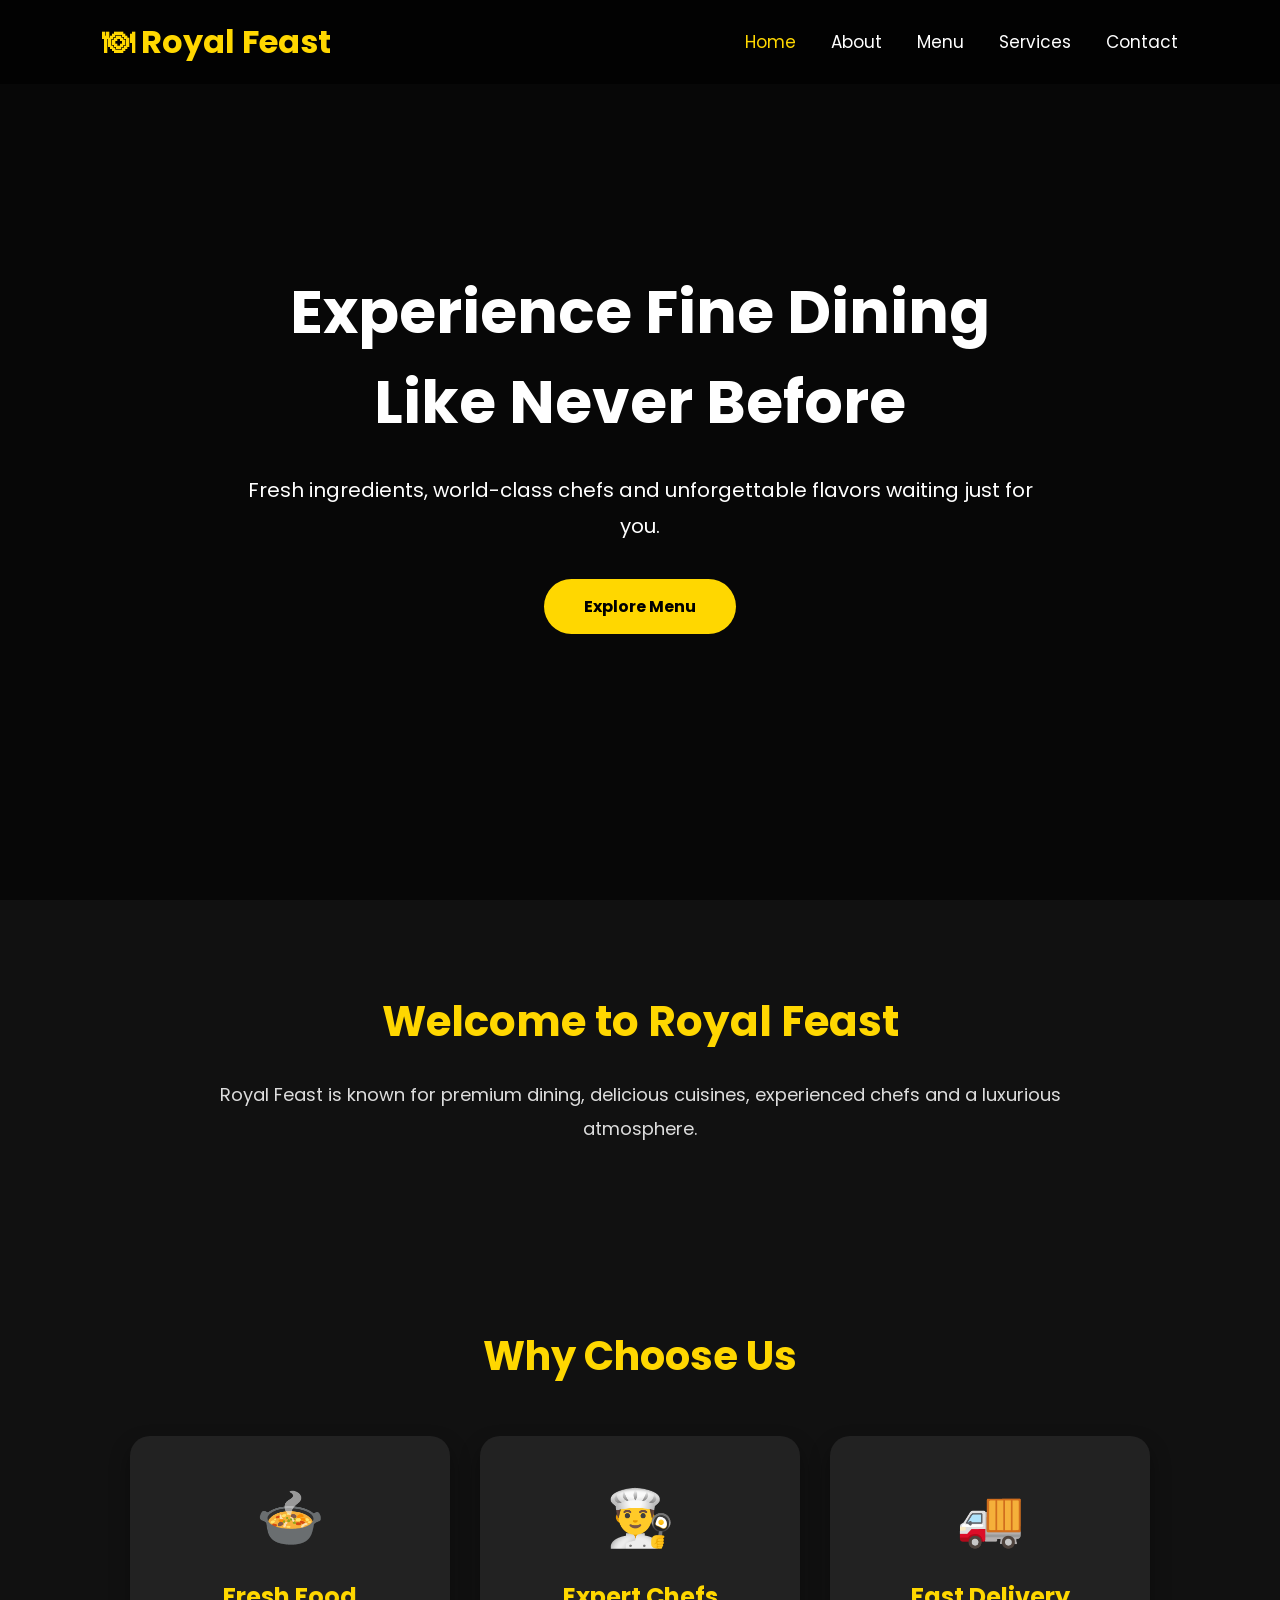
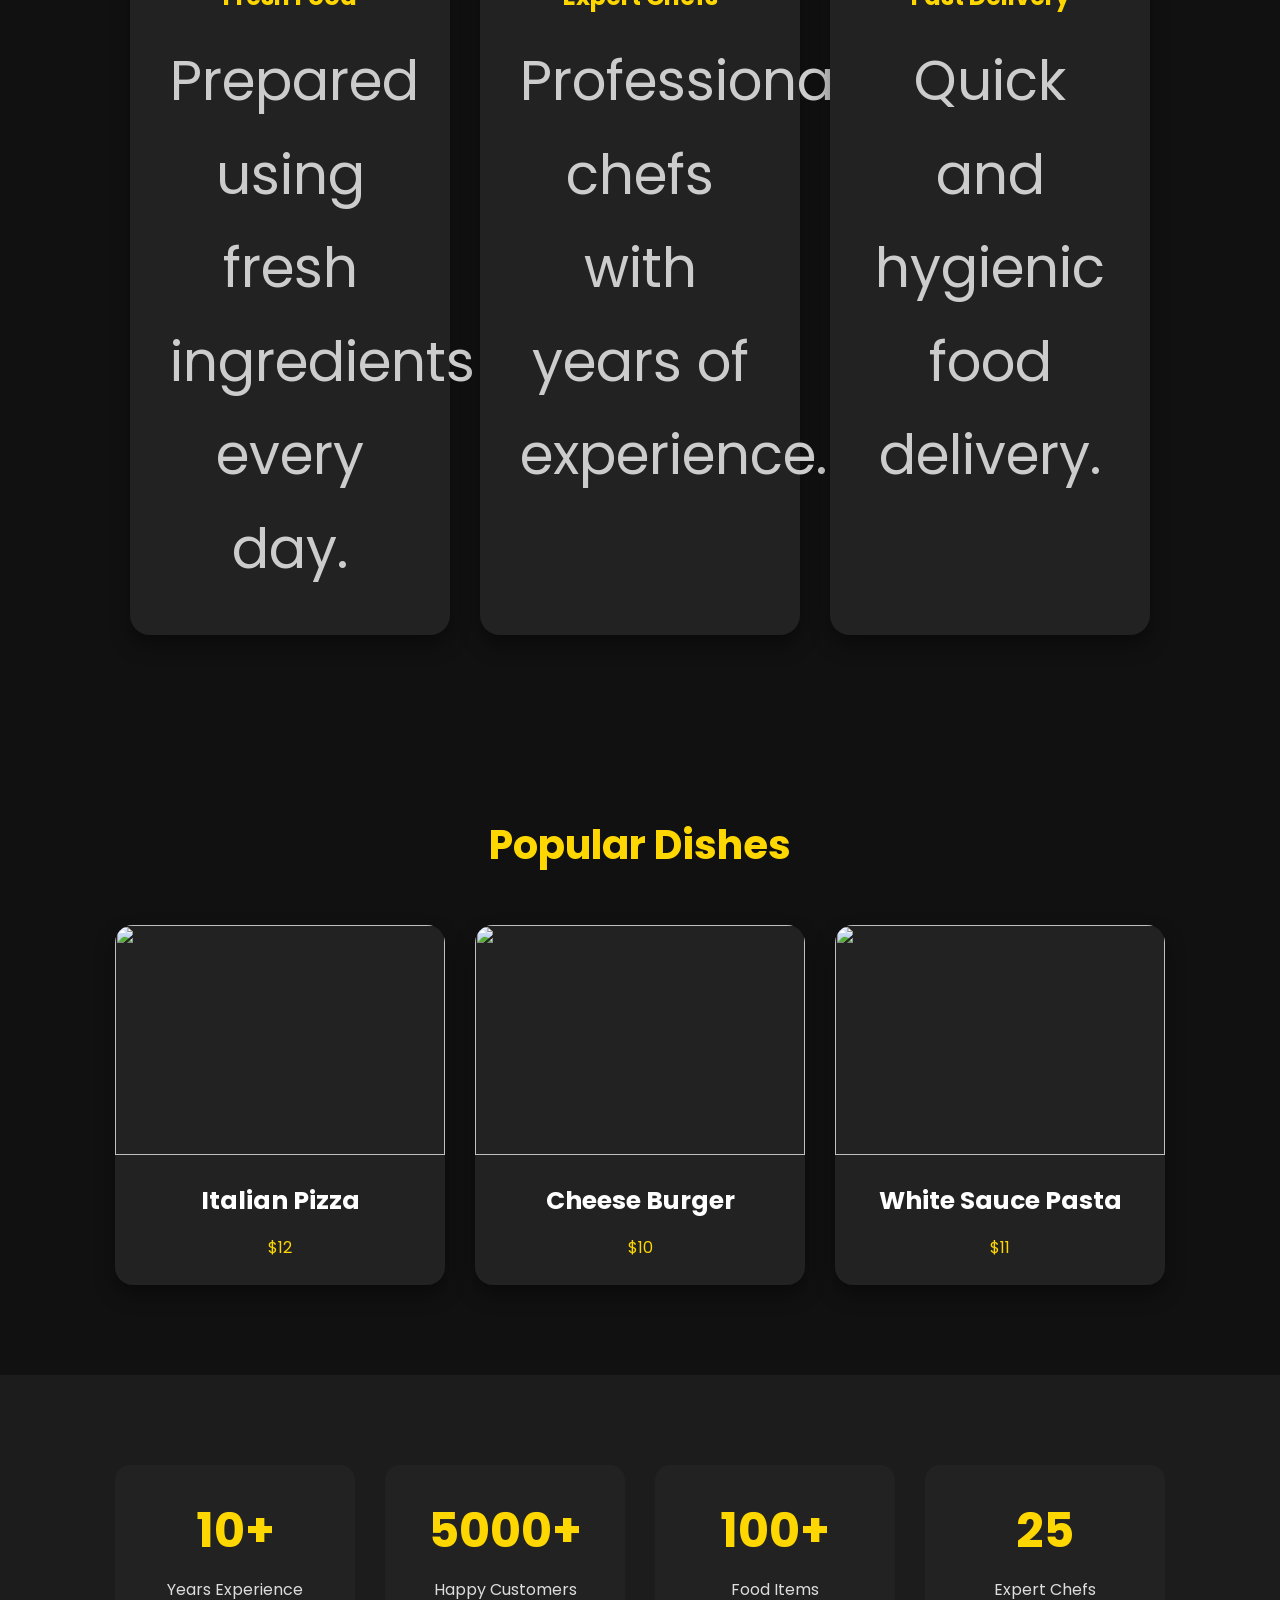
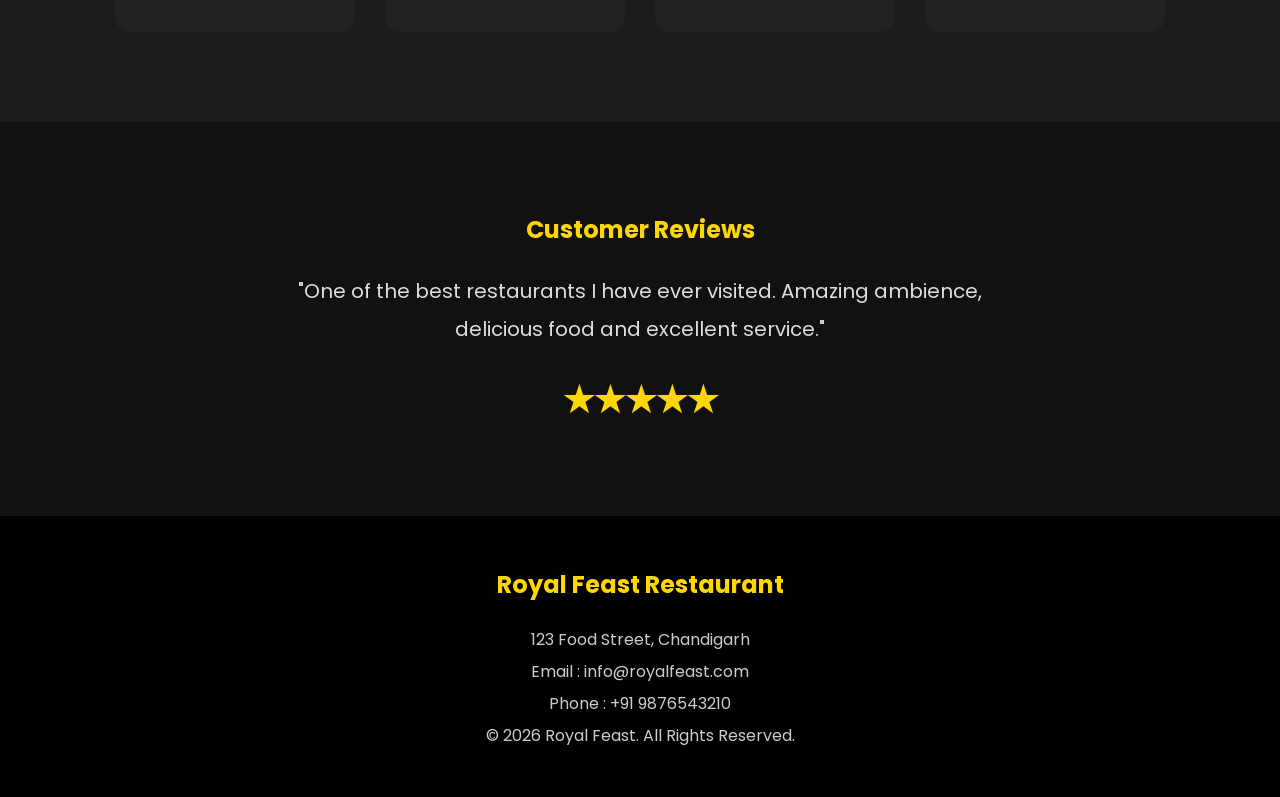
==== index.html @ c35dcff8 "Initial commit - Restaurant Website" ====
<!DOCTYPE html>
<html lang="en">

<head>
    <meta charset="UTF-8">
    <meta name="viewport" content="width=device-width, initial-scale=1.0">
    <title>Royal Feast Restaurant</title>

    <link rel="stylesheet" href="css/home.css">

    <link rel="preconnect" href="https://fonts.googleapis.com">
    <link rel="preconnect" href="https://fonts.gstatic.com" crossorigin>

    <link href="https://fonts.googleapis.com/css2?family=Poppins:wght@300;400;500;600;700&display=swap"
        rel="stylesheet">

    <script src="js/script.js" defer></script>
</head>

<body>

    <!-- Navigation -->

    <header>

        <nav class="navbar">

            <div class="logo">
                🍽 Royal Feast
            </div>

            <ul class="nav-links">

                <li><a href="index.html" class="active">Home</a></li>

                <li><a href="about.html">About</a></li>

                <li><a href="menu.html">Menu</a></li>

                <li><a href="services.html">Services</a></li>

                <li><a href="contact.html">Contact</a></li>

            </ul>

        </nav>

    </header>

    <!-- Hero -->

    <section class="hero">

        <div class="hero-content">

            <h1>Experience Fine Dining Like Never Before</h1>

            <p>
                Fresh ingredients, world-class chefs and unforgettable
                flavors waiting just for you.
            </p>

            <a href="menu.html" class="btn">
                Explore Menu
            </a>

        </div>

    </section>

    <!-- About -->

    <section class="about">

        <h2>Welcome to Royal Feast</h2>

        <p>

            Royal Feast is known for premium dining, delicious cuisines,
            experienced chefs and a luxurious atmosphere.

        </p>

    </section>

    <!-- Features -->

    <section class="features">

        <h2>Why Choose Us</h2>

        <div class="feature-container">

            <div class="feature-card">

                🍲

                <h3>Fresh Food</h3>

                <p>Prepared using fresh ingredients every day.</p>

            </div>

            <div class="feature-card">

                👨‍🍳

                <h3>Expert Chefs</h3>

                <p>Professional chefs with years of experience.</p>

            </div>

            <div class="feature-card">

                🚚

                <h3>Fast Delivery</h3>

                <p>Quick and hygienic food delivery.</p>

            </div>

        </div>

    </section>

    <!-- Popular Dishes -->

    <section class="dishes">

        <h2>Popular Dishes</h2>

        <div class="dish-container">

            <div class="dish-card">

                <img src="https://images.unsplash.com/photo-1565299624946-b28f40a0ae38?auto=format&fit=crop&w=800&q=80">

                <h3>Italian Pizza</h3>

                <p>$12</p>

            </div>

            <div class="dish-card">

                <img src="https://images.unsplash.com/photo-1568901346375-23c9450c58cd?auto=format&fit=crop&w=800&q=80">

                <h3>Cheese Burger</h3>

                <p>$10</p>

            </div>

            <div class="dish-card">

                <img src="https://images.unsplash.com/photo-1621996346565-e3dbc646d9a9?auto=format&fit=crop&w=800&q=80">

                <h3>White Sauce Pasta</h3>

                <p>$11</p>

            </div>

        </div>

    </section>

    <!-- Statistics -->

    <section class="stats">

        <div class="stat-box">

            <h2>10+</h2>

            <p>Years Experience</p>

        </div>

        <div class="stat-box">

            <h2>5000+</h2>

            <p>Happy Customers</p>

        </div>

        <div class="stat-box">

            <h2>100+</h2>

            <p>Food Items</p>

        </div>

        <div class="stat-box">

            <h2>25</h2>

            <p>Expert Chefs</p>

        </div>

    </section>

    <!-- Testimonial -->

    <section class="testimonial">

        <h2>Customer Reviews</h2>

        <p>

            "One of the best restaurants I have ever visited.
            Amazing ambience, delicious food and excellent service."

        </p>

        <h3>★★★★★</h3>

    </section>

    <!-- Footer -->

    <footer>

        <h2>Royal Feast Restaurant</h2>

        <p>123 Food Street, Chandigarh</p>

        <p>Email : info@royalfeast.com</p>

        <p>Phone : +91 9876543210</p>

        <p>© <span id="year"></span> Royal Feast. All Rights Reserved.</p>

    </footer>

</body>

</html>
---- css/home.css ----
/* ===========================
   GOOGLE FONT & RESET
=========================== */

*{
    margin:0;
    padding:0;
    box-sizing:border-box;
    font-family:'Poppins',sans-serif;
    scroll-behavior:smooth;
}

body{
    background:#111;
    color:#fff;
    overflow-x:hidden;
}

/* ===========================
   NAVBAR
=========================== */

.navbar{

    position:fixed;
    top:0;
    left:0;
    width:100%;

    display:flex;
    justify-content:space-between;
    align-items:center;

    padding:18px 8%;

    background:rgba(0,0,0,.55);

    backdrop-filter:blur(12px);

    z-index:999;
}

.logo{

    color:#FFD700;
    font-size:32px;
    font-weight:700;
}

.nav-links{

    display:flex;
    list-style:none;
    gap:35px;
}

.nav-links a{

    color:white;
    text-decoration:none;
    font-size:17px;
    transition:.3s;
}

.nav-links a:hover{

    color:#FFD700;
}

.active{

    color:#FFD700 !important;
}

/* ===========================
   HERO SECTION
=========================== */

.hero{

    height:100vh;

    background:
    linear-gradient(rgba(0,0,0,.60),rgba(0,0,0,.60)),
    url("https://images.unsplash.com/photo-1517248135467-4c7edcad34c4?auto=format&fit=crop&w=1600&q=80");

    background-size:cover;
    background-position:center;

    display:flex;
    justify-content:center;
    align-items:center;

    text-align:center;
}

.hero-content{

    max-width:800px;
}

.hero h1{

    font-size:60px;

    margin-bottom:25px;
}

.hero p{

    font-size:20px;

    line-height:1.8;

    margin-bottom:35px;
}

.btn{

    display:inline-block;

    padding:15px 40px;

    border-radius:40px;

    background:#FFD700;

    color:black;

    text-decoration:none;

    font-weight:bold;

    transition:.4s;
}

.btn:hover{

    background:#ff9800;

    transform:translateY(-5px);
}

/* ===========================
   ABOUT
=========================== */

.about{

    padding:90px 10%;

    text-align:center;
}

.about h2{

    color:#FFD700;

    margin-bottom:25px;

    font-size:42px;
}

.about p{

    max-width:850px;

    margin:auto;

    line-height:1.9;

    font-size:18px;

    color:#ddd;
}

/* ===========================
   FEATURES
=========================== */

.features{

    padding:90px 8%;

    text-align:center;
}

.features h2{

    color:#FFD700;

    margin-bottom:50px;

    font-size:40px;
}

.feature-container{

    display:flex;

    justify-content:center;

    gap:30px;

    flex-wrap:wrap;
}

.feature-card{

    width:320px;

    background:#222;

    padding:40px;

    border-radius:20px;

    transition:.4s;

    box-shadow:0 10px 20px rgba(0,0,0,.4);

    font-size:55px;
}

.feature-card h3{

    margin:20px 0;

    color:#FFD700;

    font-size:24px;
}

.feature-card p{

    color:#ccc;

    line-height:1.7;
}

.feature-card:hover{

    transform:translateY(-10px);

    background:#2b2b2b;
}

/* ===========================
   DISHES
=========================== */

.dishes{

    padding:90px 8%;

    text-align:center;
}

.dishes h2{

    color:#FFD700;

    margin-bottom:50px;

    font-size:40px;
}

.dish-container{

    display:flex;

    justify-content:center;

    gap:30px;

    flex-wrap:wrap;
}

.dish-card{

    width:330px;

    background:#222;

    border-radius:18px;

    overflow:hidden;

    transition:.4s;

    box-shadow:0 10px 20px rgba(0,0,0,.4);
}

.dish-card img{

    width:100%;

    height:230px;

    object-fit:cover;

    transition:.5s;
}

.dish-card:hover img{

    transform:scale(1.08);
}

.dish-card h3{

    margin-top:20px;

    font-size:25px;
}

.dish-card p{

    color:#FFD700;

    margin:15px 0 25px;
}

/* ===========================
   STATS
=========================== */

.stats{

    display:flex;

    justify-content:center;

    gap:30px;

    flex-wrap:wrap;

    padding:90px 8%;

    background:#1c1c1c;
}

.stat-box{

    width:240px;

    text-align:center;

    padding:30px;

    border-radius:15px;

    background:#222;
}

.stat-box h2{

    color:#FFD700;

    font-size:48px;

    margin-bottom:10px;
}

.stat-box p{

    color:#ddd;
}

/* ===========================
   TESTIMONIAL
=========================== */

.testimonial{

    padding:90px 8%;

    text-align:center;
}

.testimonial h2{

    color:#FFD700;

    margin-bottom:25px;
}

.testimonial p{

    max-width:750px;

    margin:auto;

    font-size:20px;

    line-height:1.9;

    color:#ddd;
}

.testimonial h3{

    margin-top:25px;

    font-size:35px;

    color:#FFD700;
}

/* ===========================
   FOOTER
=========================== */

footer{

    background:#000;

    text-align:center;

    padding:45px 20px;

    line-height:2;
}

footer h2{

    color:#FFD700;

    margin-bottom:15px;
}

footer p{

    color:#ccc;
}

/* ===========================
   RESPONSIVE
=========================== */

@media(max-width:900px){

.hero h1{

font-size:42px;

}

.hero p{

font-size:18px;

}

.navbar{

flex-direction:column;

gap:15px;

padding:20px;

}

.nav-links{

flex-wrap:wrap;

justify-content:center;

gap:18px;

}

.feature-card,
.dish-card,
.stat-box{

width:100%;

max-width:350px;

}

.about h2,
.features h2,
.dishes h2{

font-size:34px;

}

}
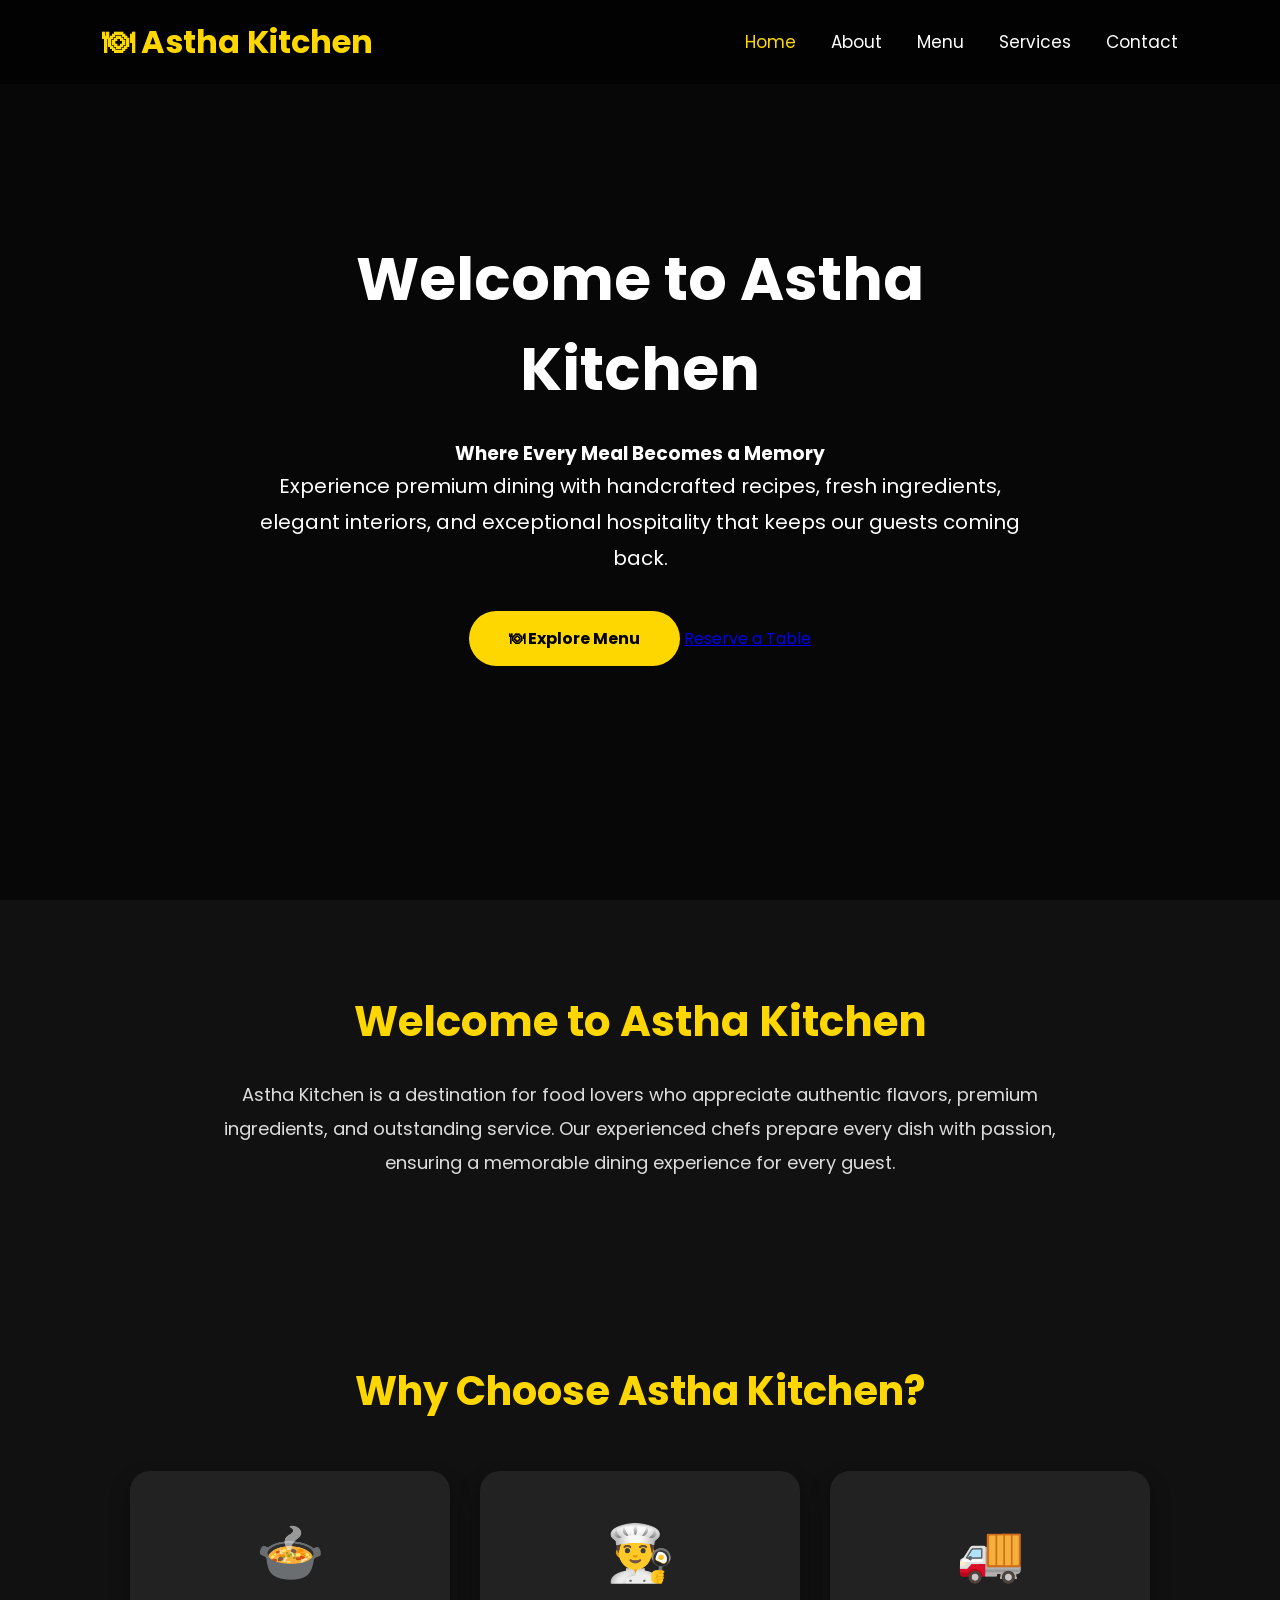
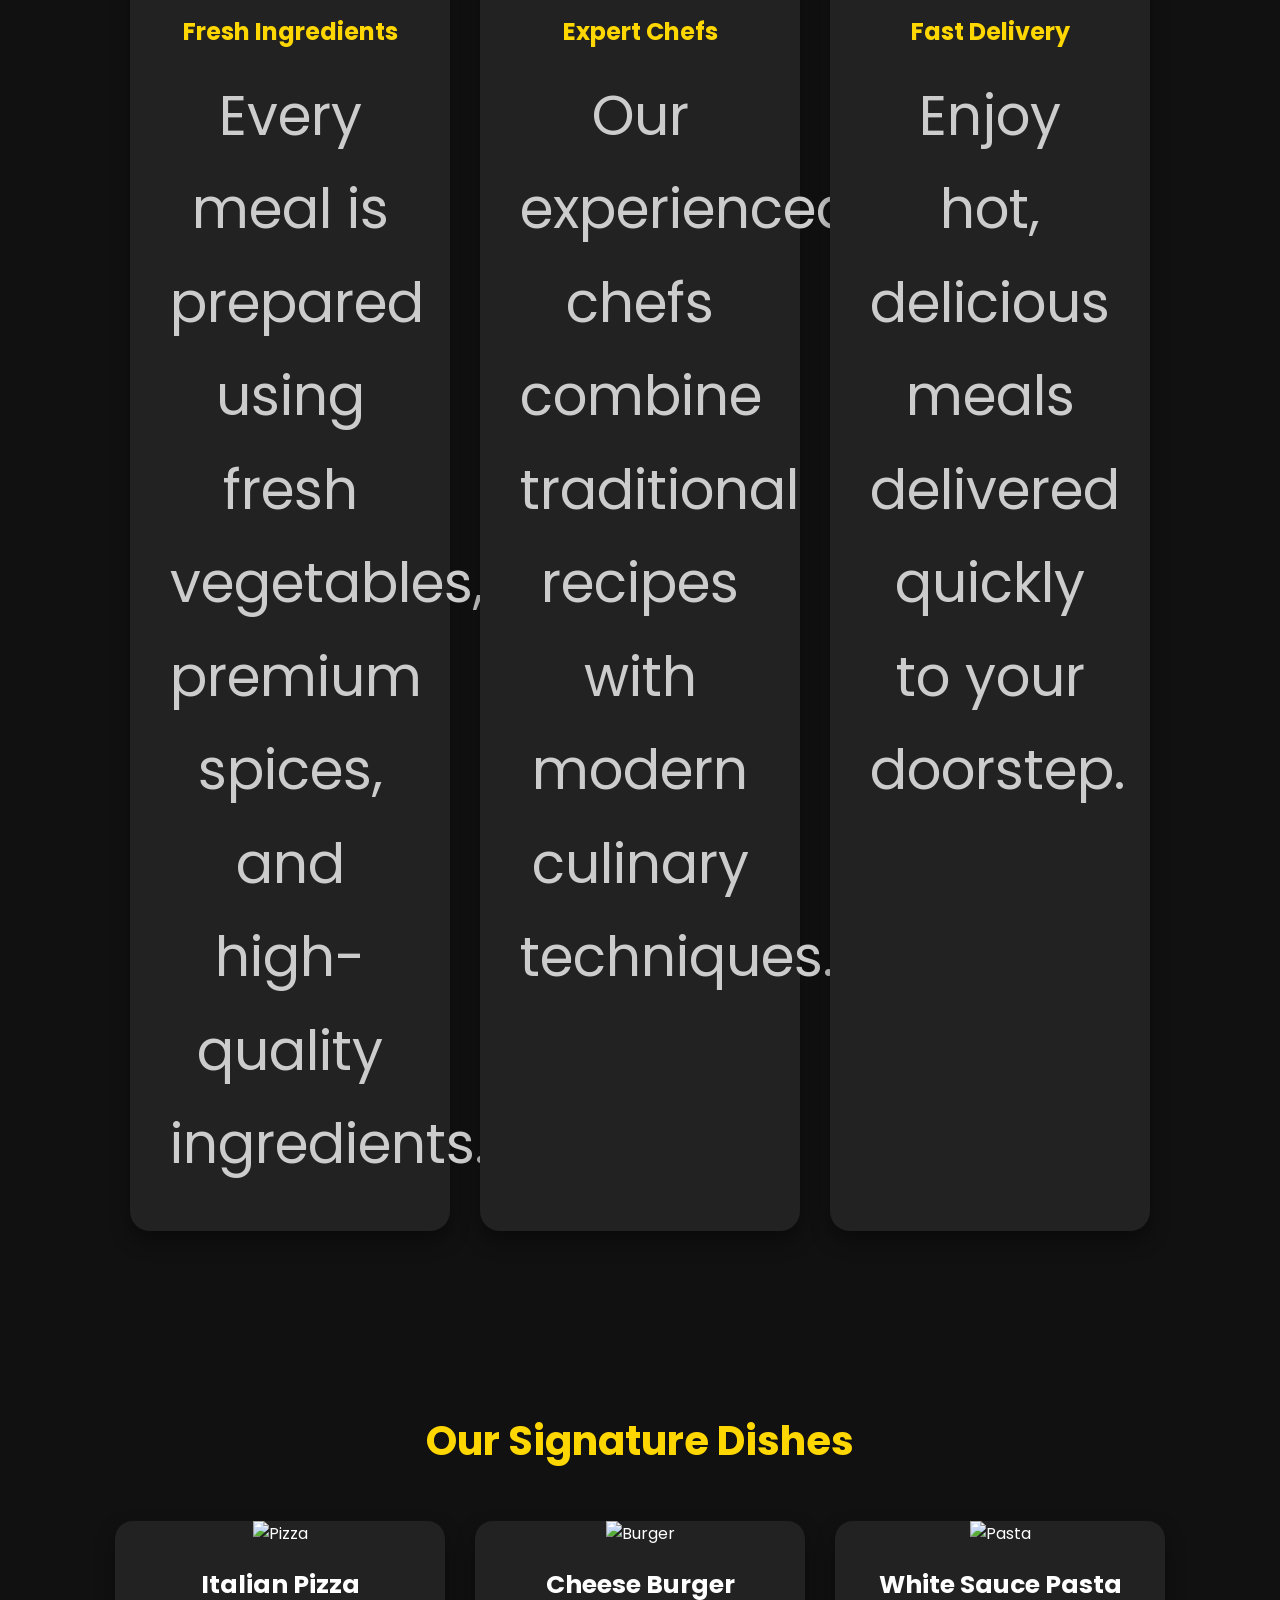
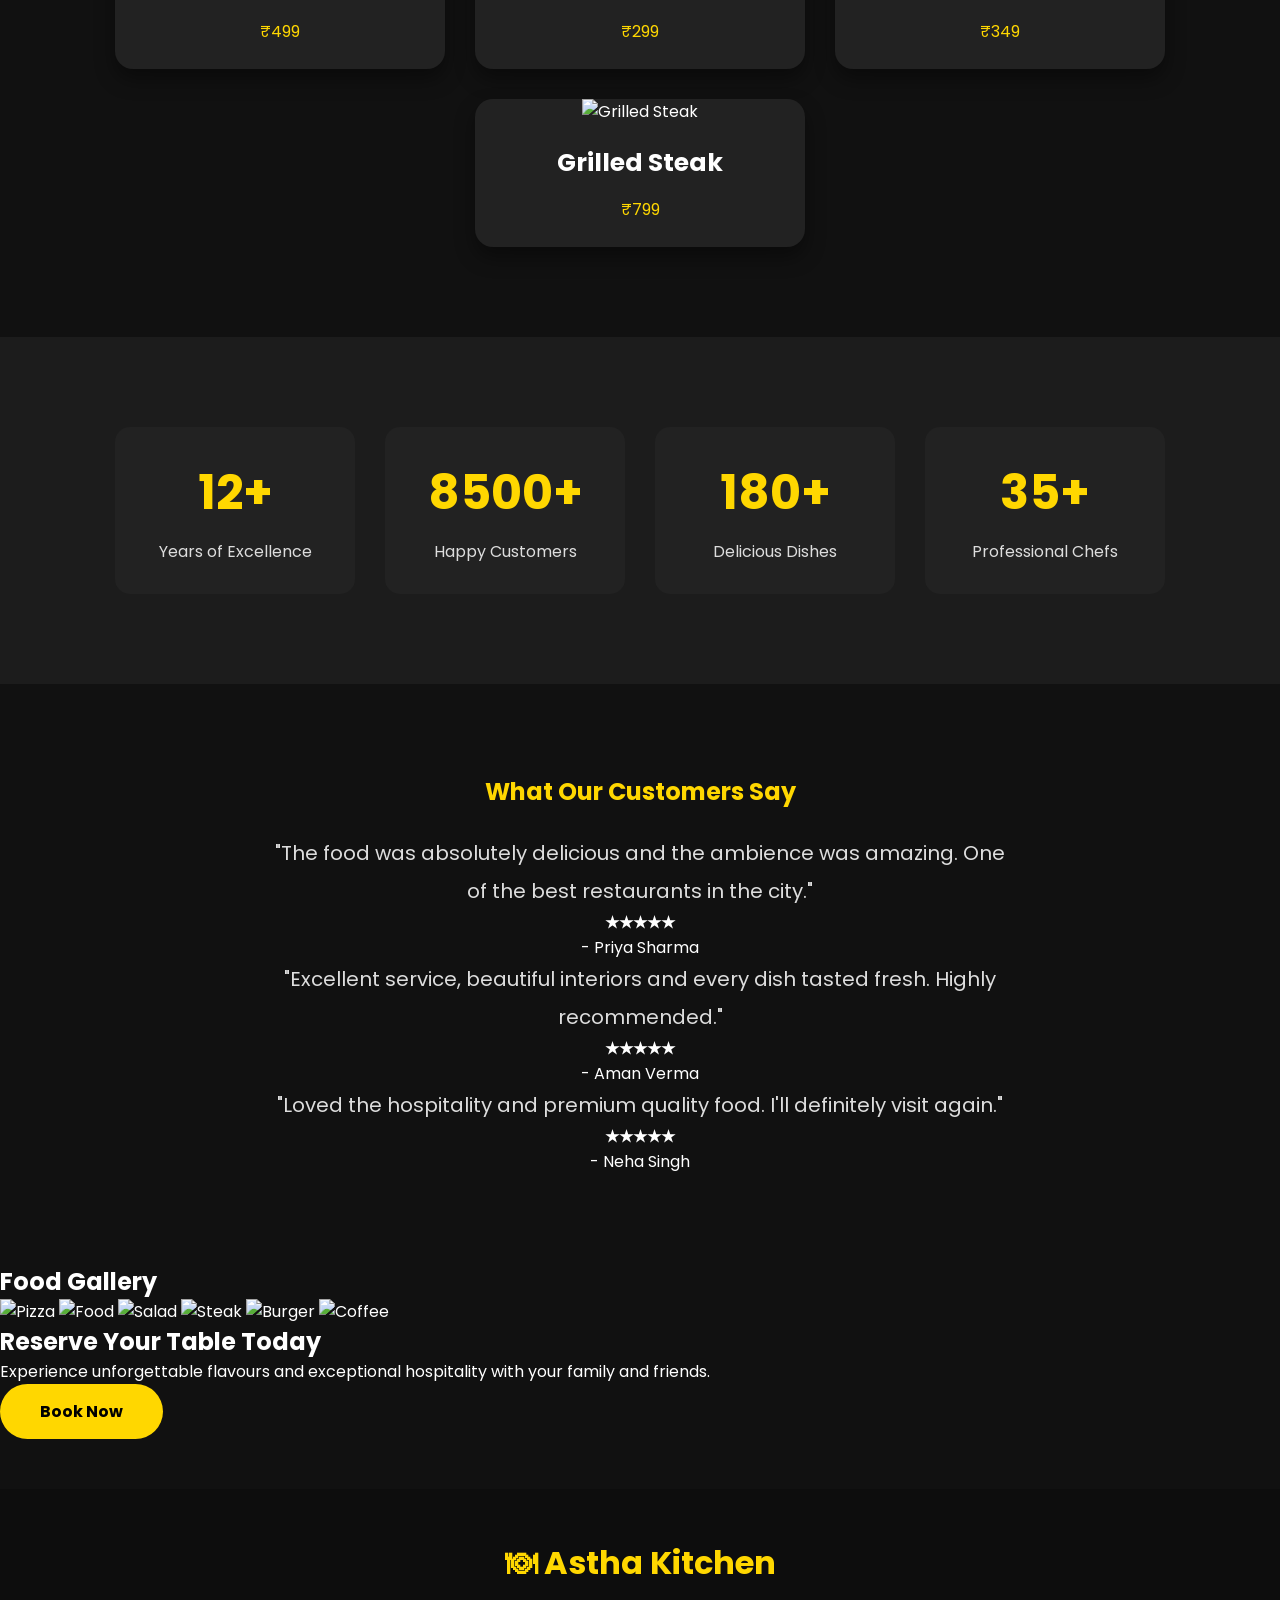
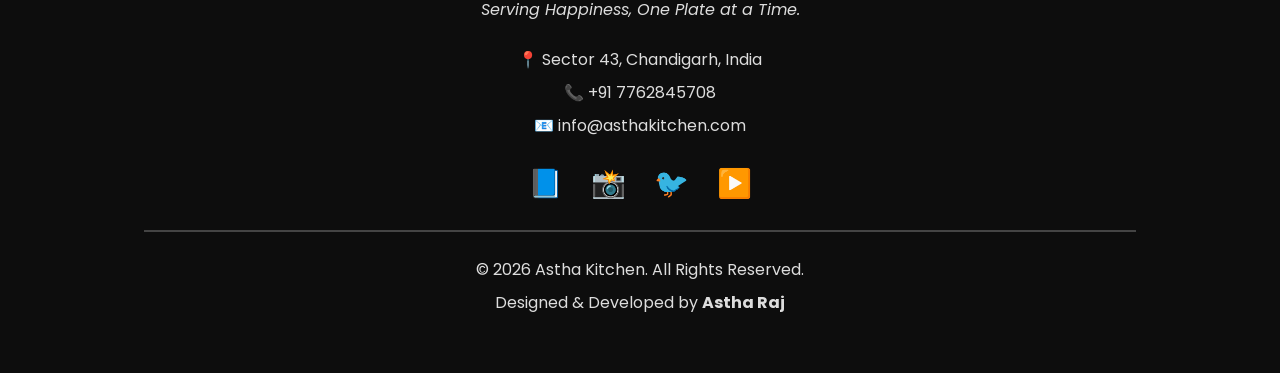
==== commit 0b4d9f63: "Merge branch 'main' of https://github.com/RajAstha1/Resturant_website" ====
--- a/index.html
+++ b/index.html
@@ -4,15 +4,14 @@
 <head>
     <meta charset="UTF-8">
     <meta name="viewport" content="width=device-width, initial-scale=1.0">
-    <title>Royal Feast Restaurant</title>
+    <title>Astha Kitchen | Premium Restaurant</title>
 
     <link rel="stylesheet" href="css/home.css">
 
     <link rel="preconnect" href="https://fonts.googleapis.com">
     <link rel="preconnect" href="https://fonts.gstatic.com" crossorigin>
 
-    <link href="https://fonts.googleapis.com/css2?family=Poppins:wght@300;400;500;600;700&display=swap"
-        rel="stylesheet">
+    <link href="https://fonts.googleapis.com/css2?family=Poppins:wght@300;400;500;600;700&family=Playfair+Display:wght@600;700&display=swap" rel="stylesheet">
 
     <script src="js/script.js" defer></script>
 </head>
@@ -26,7 +25,7 @@
         <nav class="navbar">
 
             <div class="logo">
-                🍽 Royal Feast
+                🍽 Astha Kitchen
             </div>
 
             <ul class="nav-links">
@@ -47,22 +46,35 @@
 
     </header>
 
-    <!-- Hero -->
+    <!-- Hero Section -->
 
     <section class="hero">
 
         <div class="hero-content">
 
-            <h1>Experience Fine Dining Like Never Before</h1>
+            <h1>Welcome to Astha Kitchen</h1>
+
+            <h3>Where Every Meal Becomes a Memory</h3>
 
             <p>
-                Fresh ingredients, world-class chefs and unforgettable
-                flavors waiting just for you.
+
+                Experience premium dining with handcrafted recipes,
+                fresh ingredients, elegant interiors, and exceptional
+                hospitality that keeps our guests coming back.
+
             </p>
 
-            <a href="menu.html" class="btn">
-                Explore Menu
-            </a>
+            <div class="hero-buttons">
+
+                <a href="menu.html" class="btn">
+                    🍽 Explore Menu
+                </a>
+
+                <a href="contact.html" class="btn2">
+                    Reserve a Table
+                </a>
+
+            </div>
 
         </div>
 
@@ -72,52 +84,69 @@
 
     <section class="about">
 
-        <h2>Welcome to Royal Feast</h2>
+        <h2>Welcome to Astha Kitchen</h2>
 
         <p>
 
-            Royal Feast is known for premium dining, delicious cuisines,
-            experienced chefs and a luxurious atmosphere.
+            Astha Kitchen is a destination for food lovers who appreciate
+            authentic flavors, premium ingredients, and outstanding service.
+            Our experienced chefs prepare every dish with passion,
+            ensuring a memorable dining experience for every guest.
 
         </p>
 
     </section>
 
-    <!-- Features -->
+    <!-- Why Choose Us -->
 
     <section class="features">
 
-        <h2>Why Choose Us</h2>
+        <h2>Why Choose Astha Kitchen?</h2>
 
         <div class="feature-container">
 
             <div class="feature-card">
 
-                🍲
-
-                <h3>Fresh Food</h3>
-
-                <p>Prepared using fresh ingredients every day.</p>
+                <div class="icon">🍲</div>
+
+                <h3>Fresh Ingredients</h3>
+
+                <p>
+
+                    Every meal is prepared using fresh vegetables,
+                    premium spices, and high-quality ingredients.
+
+                </p>
 
             </div>
 
             <div class="feature-card">
 
-                👨‍🍳
+                <div class="icon">👨‍🍳</div>
 
                 <h3>Expert Chefs</h3>
 
-                <p>Professional chefs with years of experience.</p>
+                <p>
+
+                    Our experienced chefs combine traditional recipes
+                    with modern culinary techniques.
+
+                </p>
 
             </div>
 
             <div class="feature-card">
 
-                🚚
+                <div class="icon">🚚</div>
 
                 <h3>Fast Delivery</h3>
 
-                <p>Quick and hygienic food delivery.</p>
+                <p>
+
+                    Enjoy hot, delicious meals delivered quickly
+                    to your doorstep.
+
+                </p>
 
             </div>
 
@@ -129,59 +158,72 @@
 
     <section class="dishes">
 
-        <h2>Popular Dishes</h2>
+        <h2>Our Signature Dishes</h2>
 
         <div class="dish-container">
 
             <div class="dish-card">
 
-                <img src="https://images.unsplash.com/photo-1565299624946-b28f40a0ae38?auto=format&fit=crop&w=800&q=80">
+                <img src="https://images.unsplash.com/photo-1565299624946-b28f40a0ae38?auto=format&fit=crop&w=800&q=80"
+                    alt="Pizza">
 
                 <h3>Italian Pizza</h3>
 
-                <p>$12</p>
+                <p>₹499</p>
 
             </div>
 
             <div class="dish-card">
 
-                <img src="https://images.unsplash.com/photo-1568901346375-23c9450c58cd?auto=format&fit=crop&w=800&q=80">
+                <img src="https://images.unsplash.com/photo-1568901346375-23c9450c58cd?auto=format&fit=crop&w=800&q=80"
+                    alt="Burger">
 
                 <h3>Cheese Burger</h3>
 
-                <p>$10</p>
+                <p>₹299</p>
 
             </div>
 
             <div class="dish-card">
 
-                <img src="https://images.unsplash.com/photo-1621996346565-e3dbc646d9a9?auto=format&fit=crop&w=800&q=80">
+                <img src="https://images.unsplash.com/photo-1621996346565-e3dbc646d9a9?auto=format&fit=crop&w=800&q=80"
+                    alt="Pasta">
 
                 <h3>White Sauce Pasta</h3>
 
-                <p>$11</p>
-
-            </div>
-
-        </div>
-
-    </section>
-
-    <!-- Statistics -->
+                <p>₹349</p>
+
+            </div>
+
+            <div class="dish-card">
+
+                <img src="https://images.unsplash.com/photo-1544025162-d76694265947?auto=format&fit=crop&w=800&q=80"
+                    alt="Grilled Steak">
+
+                <h3>Grilled Steak</h3>
+
+                <p>₹799</p>
+
+            </div>
+
+        </div>
+
+    </section>
+        <!-- Statistics -->
 
     <section class="stats">
 
         <div class="stat-box">
 
-            <h2>10+</h2>
-
-            <p>Years Experience</p>
+            <h2>12+</h2>
+
+            <p>Years of Excellence</p>
 
         </div>
 
         <div class="stat-box">
 
-            <h2>5000+</h2>
+            <h2>8500+</h2>
 
             <p>Happy Customers</p>
 
@@ -189,36 +231,121 @@
 
         <div class="stat-box">
 
-            <h2>100+</h2>
-
-            <p>Food Items</p>
+            <h2>180+</h2>
+
+            <p>Delicious Dishes</p>
 
         </div>
 
         <div class="stat-box">
 
-            <h2>25</h2>
-
-            <p>Expert Chefs</p>
-
-        </div>
-
-    </section>
-
-    <!-- Testimonial -->
+            <h2>35+</h2>
+
+            <p>Professional Chefs</p>
+
+        </div>
+
+    </section>
+
+    <!-- Customer Reviews -->
 
     <section class="testimonial">
 
-        <h2>Customer Reviews</h2>
+        <h2>What Our Customers Say</h2>
+
+        <div class="testimonial-container">
+
+            <div class="review-card">
+
+                <p>
+
+                    "The food was absolutely delicious and the ambience was
+                    amazing. One of the best restaurants in the city."
+
+                </p>
+
+                <h4>★★★★★</h4>
+
+                <span>- Priya Sharma</span>
+
+            </div>
+
+            <div class="review-card">
+
+                <p>
+
+                    "Excellent service, beautiful interiors and every dish
+                    tasted fresh. Highly recommended."
+
+                </p>
+
+                <h4>★★★★★</h4>
+
+                <span>- Aman Verma</span>
+
+            </div>
+
+            <div class="review-card">
+
+                <p>
+
+                    "Loved the hospitality and premium quality food.
+                    I'll definitely visit again."
+
+                </p>
+
+                <h4>★★★★★</h4>
+
+                <span>- Neha Singh</span>
+
+            </div>
+
+        </div>
+
+    </section>
+
+    <!-- Gallery -->
+
+    <section class="gallery">
+
+        <h2>Food Gallery</h2>
+
+        <div class="gallery-container">
+
+            <img src="https://images.unsplash.com/photo-1513104890138-7c749659a591?auto=format&fit=crop&w=700&q=80" alt="Pizza">
+
+            <img src="https://images.unsplash.com/photo-1504674900247-0877df9cc836?auto=format&fit=crop&w=700&q=80" alt="Food">
+
+            <img src="https://images.unsplash.com/photo-1546069901-ba9599a7e63c?auto=format&fit=crop&w=700&q=80" alt="Salad">
+
+            <img src="https://images.unsplash.com/photo-1555939594-58d7cb561ad1?auto=format&fit=crop&w=700&q=80" alt="Steak">
+
+            <img src="https://images.unsplash.com/photo-1559847844-d721426d6edc?auto=format&fit=crop&w=700&q=80" alt="Burger">
+
+            <img src="https://images.unsplash.com/photo-1495474472287-4d71bcdd2085?auto=format&fit=crop&w=700&q=80" alt="Coffee">
+
+        </div>
+
+    </section>
+
+    <!-- Call To Action -->
+
+    <section class="cta">
+
+        <h2>Reserve Your Table Today</h2>
 
         <p>
 
-            "One of the best restaurants I have ever visited.
-            Amazing ambience, delicious food and excellent service."
+            Experience unforgettable flavours and exceptional hospitality
+            with your family and friends.
 
         </p>
 
-        <h3>★★★★★</h3>
+        <a href="contact.html" class="btn">
+
+            Book Now
+
+        </a>
 
     </section>
 
@@ -226,15 +353,37 @@
 
     <footer>
 
-        <h2>Royal Feast Restaurant</h2>
-
-        <p>123 Food Street, Chandigarh</p>
-
-        <p>Email : info@royalfeast.com</p>
-
-        <p>Phone : +91 9876543210</p>
-
-        <p>© <span id="year"></span> Royal Feast. All Rights Reserved.</p>
+        <h2>🍽 Astha Kitchen</h2>
+
+        <p><em>Serving Happiness, One Plate at a Time.</em></p>
+
+        <div class="footer-contact">
+
+            <p>📍 Sector 43, Chandigarh, India</p>
+
+            <p>📞 +91 7762845708</p>
+
+            <p>📧 info@asthakitchen.com</p>
+
+        </div>
+
+        <div class="social-icons">
+
+            <a href="#" title="Facebook">📘</a>
+
+            <a href="#" title="Instagram">📸</a>
+
+            <a href="#" title="Twitter">🐦</a>
+
+            <a href="#" title="YouTube">▶️</a>
+
+        </div>
+
+        <hr>
+
+        <p>© <span id="year"></span> Astha Kitchen. All Rights Reserved.</p>
+
+        <p>Designed & Developed by <strong>Astha Raj</strong></p>
 
     </footer>
 
--- a/css/home.css
+++ b/css/home.css
@@ -407,87 +407,47 @@
     color:#FFD700;
 }
 
-/* ===========================
-   FOOTER
-=========================== */
-
-footer{
-
-    background:#000;
-
-    text-align:center;
-
-    padding:45px 20px;
-
-    line-height:2;
-}
-
-footer h2{
-
-    color:#FFD700;
-
-    margin-bottom:15px;
-}
-
-footer p{
-
-    color:#ccc;
-}
-
-/* ===========================
-   RESPONSIVE
-=========================== */
-
-@media(max-width:900px){
-
-.hero h1{
-
-font-size:42px;
-
-}
-
-.hero p{
-
-font-size:18px;
-
-}
-
-.navbar{
-
-flex-direction:column;
-
-gap:15px;
-
-padding:20px;
-
-}
-
-.nav-links{
-
-flex-wrap:wrap;
-
-justify-content:center;
-
-gap:18px;
-
-}
-
-.feature-card,
-.dish-card,
-.stat-box{
-
-width:100%;
-
-max-width:350px;
-
-}
-
-.about h2,
-.features h2,
-.dishes h2{
-
-font-size:34px;
-
-}
-
+footer {
+    background: #0d0d0d;
+    color: white;
+    text-align: center;
+    padding: 50px 20px;
+    margin-top: 50px;
+}
+
+footer h2 {
+    color: #FFD700;
+    margin-bottom: 10px;
+    font-size: 32px;
+}
+
+footer p {
+    color: #ddd;
+    margin: 8px 0;
+    font-size: 16px;
+}
+
+.footer-contact {
+    margin: 25px 0;
+}
+
+.social-icons {
+    margin: 25px 0;
+}
+
+.social-icons a {
+    text-decoration: none;
+    font-size: 28px;
+    margin: 0 12px;
+    transition: 0.3s;
+}
+
+.social-icons a:hover {
+    transform: scale(1.2);
+}
+
+footer hr {
+    width: 80%;
+    margin: 25px auto;
+    border: 1px solid #444;
 }
